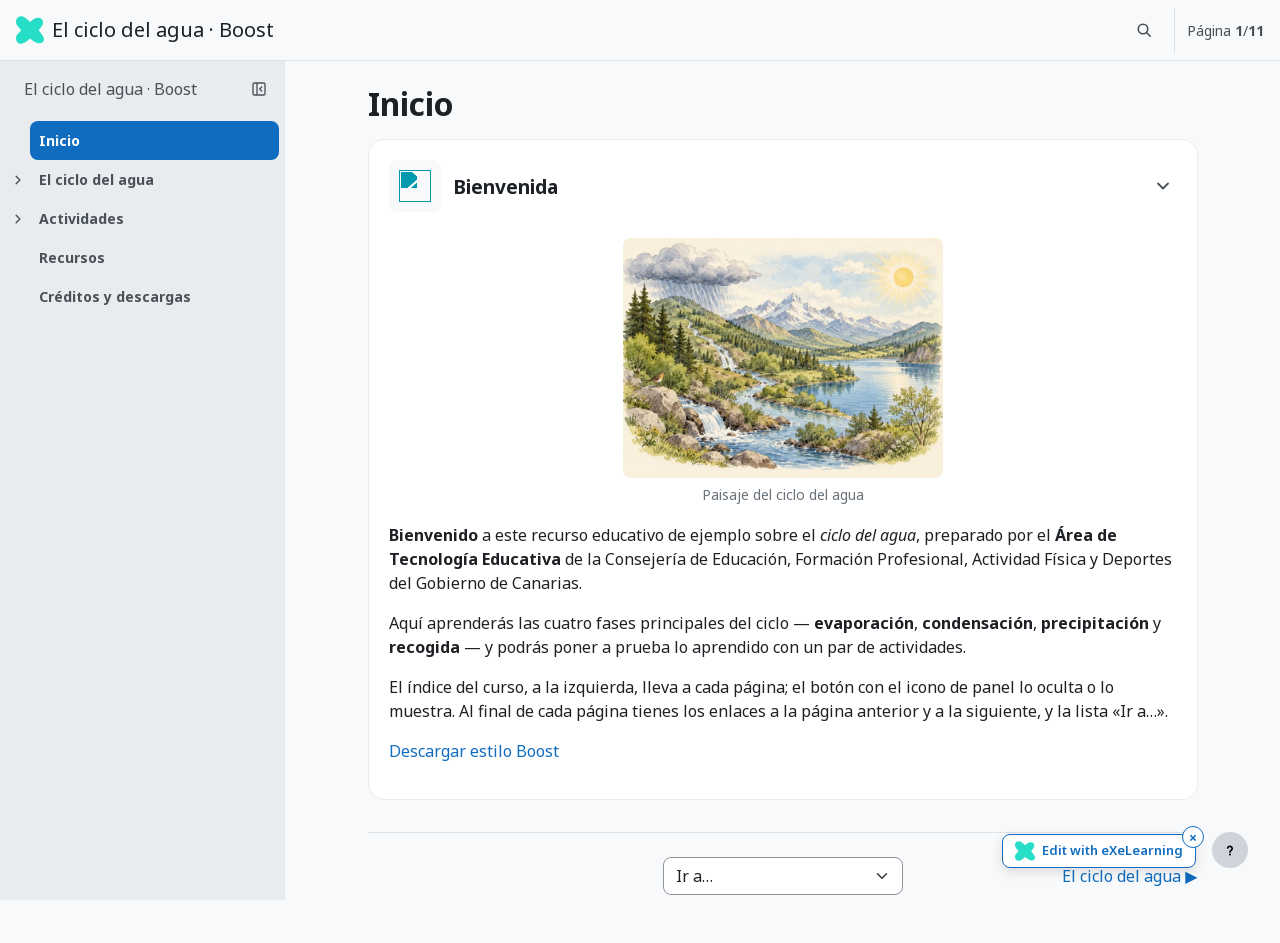
==== index.html @ 4af20a00 "Add Boost, a Moodle Boost-style theme for eXeLearning Reproduces the look of Moodle's Boost theme fr" ====
<!DOCTYPE html>
<html lang="es" id="exe-index">
<head>
<meta charset="utf-8">
<meta name="generator" content="eXeLearning">
<meta name="viewport" content="width=device-width, initial-scale=1">
<link rel="license" type="text/html" href="https://creativecommons.org/publicdomain/zero/1.0/">
<title>El ciclo del agua · Boost</title>
<link rel="icon" type="image/x-icon" href="libs/favicon.ico">
<meta name="description" content="Recurso educativo de ejemplo sobre el ciclo del agua, presentado con el estilo Boost.">
<script>document.querySelector("html").classList.add("js");</script><script src="libs/jquery/jquery.min.js"> </script><script src="libs/common_i18n.js"> </script><script src="libs/common.js"> </script><script src="libs/exe_export.js"> </script><script src="search_index.js"> </script><script src="libs/bootstrap/bootstrap.bundle.min.js"> </script><link rel="stylesheet" href="libs/bootstrap/bootstrap.min.css">
<script src="idevices/text/text.js"></script><link rel="stylesheet" href="idevices/text/text.css">
<link rel="stylesheet" href="content/css/base.css"><script src="theme/style.js"> </script><link rel="stylesheet" href="theme/style.css">
</head>
<body class="exe-export exe-web-site">
<script>document.body.className+=" js"</script>
<div class="exe-content exe-export pre-js siteNav-hidden"><a href="#page-mollw3ja-8h1eloxxv" id="skipNav">Saltar al contenido</a> <nav id="siteNav">
<ul>
<li class="active"> <a href="index.html" class="active main-node no-ch">Inicio</a>
</li>
<li> <a href="html/el-ciclo-del-agua.html" class="daddy">El ciclo del agua</a>
<ul class="other-section">
<li> <a href="html/evaporacion.html" class="no-ch">Evaporación</a>
</li>
<li> <a href="html/condensacion.html" class="no-ch">Condensación</a>
</li>
<li> <a href="html/precipitacion.html" class="no-ch">Precipitación</a>
</li>
<li> <a href="html/recogida.html" class="no-ch">Recogida</a>
</li>
</ul>
</li>
<li> <a href="html/actividades.html" class="daddy">Actividades</a>
<ul class="other-section">
<li> <a href="html/ordena-las-fases.html" class="no-ch">Ordena las fases</a>
</li>
<li> <a href="html/verdadero-o-falso.html" class="no-ch">¿Verdadero o falso?</a>
</li>
</ul>
</li>
<li> <a href="html/recursos.html" class="no-ch">Recursos</a>
</li>
<li> <a href="html/creditos-y-descargas.html" class="no-ch">Créditos y descargas</a>
</li>
</ul>
</nav><main id="page-mollw3ja-8h1eloxxv" class="page"> <div id="exe-client-search" data-block-order-string="Caja %e" data-no-results-string="Sin resultados.">
</div>
<header class="main-header"> <p class="page-counter"> <span class="page-counter-label">Página </span><span class="page-counter-content"> <strong class="page-counter-current-page">1</strong><span class="page-counter-sep">/</span><strong class="page-counter-total">11</strong></span></p>

<div class="package-header"><p class="package-title">El ciclo del agua · Boost</p></div>
<div class="page-header"><h1 class="page-title">Inicio</h1></div>
</header><div id="page-content-page-mollw3ja-8h1eloxxv" class="page-content">
<article id="SP00000002" class="box">
<header class="box-head">
<div class="box-icon exe-icon">
<img src="theme/icons/book.png" alt="" style="display:block;object-fit:contain;">
</div>
<h1 class="box-title">Bienvenida</h1>
<button class="box-toggle box-toggle-on" title="Toggle content">
<span>Toggle content</span>
</button></header>
<div class="box-content">
<div id="SP00000003" class="idevice_node text" data-idevice-path="idevices/text/" data-idevice-type="text" data-idevice-component-type="json" data-idevice-json-data="{&quot;ideviceId&quot;:&quot;SP00000003&quot;}">
<div class="exe-text-template"><div class="textIdeviceContent"><div class="exe-text-activity"><div><figure style="text-align:center;margin:10px 0 18px;"><img src="content/resources/633e3582-b108-d898-b333-1e7eacefaed6.jpg" alt="Paisaje del ciclo del agua" style="max-width:320px;width:100%;height:auto;" /><figcaption style="font-style:italic;font-size:15px;color:#6a737b;margin-top:6px;">Paisaje del ciclo del agua</figcaption></figure><p><strong>Bienvenido</strong> a este recurso educativo de ejemplo sobre el <em>ciclo del agua</em>, preparado por el <strong>Área de Tecnología Educativa</strong> de la Consejería de Educación, Formación Profesional, Actividad Física y Deportes del Gobierno de Canarias.</p>
        <p>Aquí aprenderás las cuatro fases principales del ciclo — <strong>evaporación</strong>, <strong>condensación</strong>, <strong>precipitación</strong> y <strong>recogida</strong> — y podrás poner a prueba lo aprendido con un par de actividades.</p>
        <p>El índice del curso, a la izquierda, lleva a cada página; el botón con el icono de panel lo oculta o lo muestra. Al final de cada página tienes los enlaces a la página anterior y a la siguiente, y la lista «Ir a…».</p><p><a href="content/resources/boost.zip" download>Descargar estilo Boost</a></p><p class="clearfix"> </p></div></div></div></div>
</div>
</div>
</article>
</div></main><div class="nav-buttons">
<span class="nav-button nav-button-left" aria-hidden="true"><span>Anterior</span></span>
<a href="html/el-ciclo-del-agua.html" title="Siguiente" class="nav-button nav-button-right"><span>Siguiente</span></a>
</div>
<footer id="siteFooter"><div id="siteFooterContent"> <div id="packageLicense" class="cc cc-0"> <p> <span class="license-label">Licencia: </span><a href="https://creativecommons.org/publicdomain/zero/1.0/" class="license">Creative Commons: CC0 1.0 Universal (dominio público)</a></p>
</div>
</div></footer>
</div>
<p id="made-with-eXe"> <a href="https://exelearning.net/" target="_blank" rel="noopener"> <span>Creado con eXeLearning <span>(Ventana nueva)</span></span></a></p>
</body>
</html>
---- idevices/text/text.css ----
/* Text iDevice (export CSS) */
.exe-text-activity > div {
    display: flow-root;
}

.exe-text-activity div.inline {
    display: flex;
}

.exe-text-activity div.inline dt {
    margin: 0 0 0 auto;
}

.exe-text-activity div.inline dd {
    margin-left: 10px;
}

.idevice_node.text .iDevice_buttons.feedback-button {
    margin-bottom: 1em;
}
---- content/css/base.css ----
.exe-content{
  background: #fff;
}

.exe-content .page-title{
  font-size: 1.45em;
}

.exe-content .box{
  margin-top: 20px;
  border: 1px solid #dbdbdb;
}

.exe-content .box-head {
  border-bottom: 1px solid #dbdbdb;
}

.exe-export .no-header .box-head {
  border-bottom: 0;
}

.exe-content .box-head .box-title {
  margin: 0;
  font-size: 1.2em;
}

.exe-content .exe-material-icon {
  display: block;
  width: 40px;
  height: 40px;
  background-color: currentColor;
  -webkit-mask-image: var(--exe-material-icon-url);
  mask-image: var(--exe-material-icon-url);
  -webkit-mask-repeat: no-repeat;
  mask-repeat: no-repeat;
  -webkit-mask-position: center;
  mask-position: center;
  -webkit-mask-size: contain;
  mask-size: contain;
  /* 20px live area on a 24px grid: scale 24/20 so the ink matches the Style icons.
     Kept in step with the editor rule in assets/styles/layout/_execontent.scss. */
  transform: scale(1.2);
}

.exe-content a{
  color: #5a7f0c;
}

.exe-content a:hover,
.exe-content a:focus{
  color: #71a300;
}

.exe-content h2{
  font-size: 1.45em;
}
.exe-content h3{
  font-size: 1.35em;
}
.exe-content h4{
  font-size: 1.25em;
}
.exe-content h5{
  font-size: 1.15em;
}

.exe-content a {
    text-decoration: none
}

.exe-content a:hover,
.exe-content a:focus {
    text-decoration: underline
}

/* Underlined links */
.box-content a {
    text-decoration: underline;
}
.box-content a:hover {
    text-decoration: none;
}
.box-content a:focus {
    text-decoration: underline;
}

@media print {
    .external-iframe-src {
        display: block !important;
        margin: 2em 0;
        font-size: .95em;
        text-align: center
    }

    #made-with-eXe {
        display: none
    }
}

.external-iframe {
    border: 0
}

.pre-code {
    background: #112C4A;
    color: #E7ECF1;
    font-family: Monaco, Courier, monospace;
    border-radius: 9px;
    font-size: 12px;
    margin: 2em 1em;
    overflow: auto;
    padding: 20px
}

.highlighted-code {
    margin: 2em 1em;
}

.exe-dl {
    margin-bottom: 2em;
    margin-left: 1.5em
}

.exe-dl dt {
    font-weight: bold
}

.exe-dl dd {
    margin: 1em 1.5em
}

.js .exe-dl dt {
    margin: 1.2em 0 0 0
}

.exe-dl dt a {
    text-decoration: underline
}

.exe-dl .icon {
    font-family: Arial, sans-serif;
    display: block;
    width: 20px;
    height: 20px;
    font-size: 16px;
    margin-right: 1em;
    line-height: 20px;
    text-align: center;
    float: left;
    border-radius: 2px;
    position: relative
}

@media all and (min-width: 1px) {
    .exe-dl dt a {
        align-items: center;
        display: flex;
        text-decoration: none
    }

    .exe-dl .icon {
        height: 18px;
        line-height: 18px;
        width: 18px;
        padding: 1px;
        font: 18px monospace;
        font-weight: bold;
        display: flex;
        justify-content: center;
        align-items: center
    }
}

.exe-dl-toggler {
    height: 20px;
    margin: 1.5em
}

.exe-dl-toggler a {
    margin-left: 0;
    font-weight: bold
}

.js .exe-dl dd {
    display: none;
    padding-left: 0;
    margin: 1em 1em 1em 37px
}

/* Math */
.exe-math {
    display: block;
    margin: 2em 0
}

.exe-math,
.MathJax_Display {
    text-align: left !important
}

.exe-math.position-center,
.position-center .MathJax_Display,
[style*="text-align: center"] .MathJax_Display {
    text-align: center !important
}

.exe-math.position-right,
.position-right .MathJax_Display,
[style*="text-align: right"] .MathJax_Display {
    text-align: right !important
}

.js .show-image .exe-math-code,
.js .show-code .exe-math-img {
    display: none
}

.exe-math-links {
    font-size: .85em
}

.exe-math-inline {
    display: inline;
    margin: 0 .1em !important
}

/* TinyMCE: Images and media */
.exe-figure {
    margin: 2em 0;
    max-width: 100%
}

.position-center {
    margin: 2em auto
}

.position-right {
    margin: 2em 0 2em auto
}

.float-left {
    float: left;
    margin: .5em 1.5em 1em 0
}

.float-right {
    float: right;
    margin: .5em 0 1em 2em
}

.figcaption {
    padding-top: .2em
}

.figcaption.header {
    padding-top: 0;
    padding-bottom: .2em
}

/* TinyMCE templates */
.exe-layout-2-cols,
.exe-layout-3-cols {
    width: 100%
}

.exe-col{
    box-sizing: content-box;
}

.exe-layout-2-cols .exe-col {
    float: left;
    width: 49%
}

.exe-layout-2-cols .exe-col-1 {
    padding-right: 1%
}

.exe-layout-2-cols .exe-col-2 {
    padding-left: 1%
}

.exe-layout-2-30-70 .exe-col {
    width: 69%
}

.exe-layout-2-30-70 .exe-col-1 {
    width: 29%
}

.exe-layout-2-70-30 .exe-col {
    width: 29%
}

.exe-layout-2-70-30 .exe-col-1 {
    width: 69%
}

.exe-layout-3-cols .exe-col {
    float: left;
    width: 32%
}

.exe-layout-3-cols .exe-col-1,
.exe-layout-3-cols .exe-col-2 {
    padding-right: 2%
}

pre.mermaid {
    margin: 1.5em 0;
    text-align: center;
    width: 100%;
    min-width: 200px;
}

/* Blocks */
.exe-block-warning {
    background: #FCF8E3;
    color: #796034;
    border: 1px solid #FAEBCC;
    padding: 0 1em;
    border-radius: 4px
}

p.exe-block-warning {
    padding: 1em
}

.exe-block-alert {
    background: #ffc;
    color: #855000;
    border: 1px solid #FFF099;
    padding: 0 1em;
    border-radius: 4px
}

p.exe-block-alert {
    padding: 1em
}

.exe-block-danger {
    background: #FEF0EF;
    color: #973C3B;
    border: 1px solid #F3DADD;
    padding: 0 1em;
    border-radius: 4px
}

p.exe-block-danger {
    padding: 1em
}

.exe-block-info {
    background: #E1F1F9;
    color: #2B627D;
    border: 1px solid #C9EDF4;
    padding: 0 1em;
    border-radius: 4px
}

p.exe-block-info {
    padding: 1em
}

.exe-block-success {
    background: #E5F3E0;
    color: #336634;
    border: 1px solid #DEEDD1;
    padding: 0 1em;
    border-radius: 4px
}

p.exe-block-success {
    padding: 1em
}

.exe-content .exe-block-warning a,
.exe-content .exe-block-warning a:hover,
.exe-content .exe-block-warning a:focus {
    color: #4F360A
}

.exe-content .exe-block-alert a,
.exe-content .exe-block-alert a:hover,
.exe-content .exe-block-alert a:focus {
    color: #5B2600
}

.exe-content .exe-block-danger a,
.exe-content .exe-block-danger a:hover,
.exe-content .exe-block-danger a:focus {
    color: #6D1211
}

.exe-content .exe-block-info a,
.exe-content .exe-block-info a:hover,
.exe-content .exe-block-info a:focus {
    color: #063853
}

.exe-content .exe-block-success a,
.exe-content .exe-block-success a:hover,
.exe-content .exe-block-success a:focus {
    color: #093C0A
}

div.exe-block-warning,
div.exe-block-alert,
div.exe-block-danger,
div.exe-block-info,
div.exe-block-success {
    margin: 1em 0
}

/* RTL support */
body [dir='rtl'] {
    text-align: start
}

/* Autoclear */
.exe-content .idevice_body,
.exe-clear {
    overflow: auto
}

/* JavaScript on/offf */
.js-hidden {
    display: none;
}

.exe-hidden,
.js-required,
.js .js-hidden,
.exe-mindmap-code {
    display: none
}

.js .js-required {
    display: block
}

.box-toggle {
    display: none;
}

.js .box-toggle {
    display: inline-block;
}

.sr-av,
.js .js-sr-av,
.exe-hidden-accessible,
.js .exe-tooltip-text {
    position: absolute;
    overflow: hidden;
    clip: rect(0 0 0 0);
    clip: rect(0, 0, 0, 0);
    height: 0
}

/* Tables */
.exe-table {
    margin: 2em auto;
    max-width: 100%;
    border: 1px solid #CCC;
    border-collapse: collapse;
    border-spacing: 0
}

.exe-table tr {
    background: #fff
}

.exe-table caption {
    padding: .5em 0;
    text-align: center;
    font-style: italic;
    caption-side: top;
}

.exe-table td,
.exe-table th {
    border: 1px solid #CCC;
    margin: 0;
    padding: 0.5em 1em
}

.exe-table thead {
    background: #ddd;
    color: #000;
    text-align: left
}

.exe-table tr:nth-child(2n-1) td,
.exe-table tbody tr:nth-child(2n-1) th {
    background: #F4F4F4
}

.exe-table tbody tr:nth-child(2n) th {
    background: #F4F4F4
}

.exe-table tbody tr:nth-child(2n-1) th {
    background: #E4E4E4
}

.exe-table thead+tbody tr:nth-child(2n) th {
    background: #fff
}

.exe-table thead+tbody tr:nth-child(2n-1) th {
    background: #F4F4F4
}

.exe-table-minimalist {
    margin: 2em auto;
    border-collapse: collapse
}

.exe-table-minimalist tr {
    background: #fff
}

.exe-table-minimalist thead th {
    color: #000;
    padding: .6em 1.5em .6em .8em;
    border-bottom: 2px solid #CCC;
    text-align: left
}

.exe-table-minimalist td,
.exe-table-minimalist tbody th {
    border-bottom: 1px solid #ccc;
    color: #555;
    padding: .5em 1.5em .5em .8em
}

.exe-table-minimalist tbody tr:hover td,
.exe-table-minimalist tbody tr:hover th {
    color: #222
}

.exe-table-minimalist tr:nth-child(2n-1) td,
.exe-table-minimalist tbody tr:nth-child(2n-1) th {
    background: #F9F9F9
}

.exe-table-minimalist caption {
    text-align: center;
    font-style: italic;
    border-bottom: 2px solid #CCC;
    padding: .6em 0
}

/* Responsive tables */
.exe-table-responsive {
    display: block;
    overflow-x: auto;
    border: none
}

.exe-table-responsive,
.exe-table-responsive th,
.exe-table-responsive tr,
.exe-table-responsive td {
    width: auto !important
}

/* Tooltips */
body .qtip {
    font-size: .85em;
    line-height: 1.5em
}

.qtip .exe-tooltip-text {
    position: relative;
    overflow: auto;
    clip: auto;
    height: auto
}

/* Structured lists */
ol.auto-numbered {
    counter-reset: item
}

.auto-numbered ol {
    counter-reset: item
}

.auto-numbered li {
    display: block
}

.auto-numbered li:before {
    content: counters(item, ".") ".- ";
    counter-increment: item
}

/* Blockquote + Cite */
.exe-quote-cite cite {
    display: block;
    text-align: right;
    margin-top: -.5em
}

/* File information */
.exe-link-data {
    font-size: .8em;
    margin: 0 .2em
}

.exe-link-data abbr {
    cursor: help
}

/* Quote With Authorship */
.styled-qc {
    font-family: Georgia, serif;
    font-style: italic;
    margin: 1.5em 2.5em;
    padding: 0.25em 3.5em;
    position: relative
}

.styled-qc:before {
    display: block;
    content: "\201C";
    font-size: 5em;
    position: absolute;
    left: 0;
    top: -20px
}

/* Responsive design */
iframe,
object,
embed {
    max-width: 100%
}

img,
video {
    max-width: 100%;
    height: auto
}

@media all and (max-width: 992px) {
    .exe-layout-3-cols .exe-col {
        float: none;
        width: 100%;
        padding: 0
    }

    .exe-layout-3-cols .exe-col .exe-figure {
        margin: 2em auto
    }
}

@media all and (max-width: 780px) {
    .styled-qc {
        margin: 1.5em .5em
    }

    .exe-layout-2-cols .exe-col {
        float: none;
        width: 100%;
        padding: 0
    }

    .exe-layout-2-cols .exe-col .exe-figure {
        margin: 2em auto
    }
}

/* Made with eXeLearning */
#made-with-eXe {
    margin: 0;
    position: fixed;
    bottom: 0;
    right: 0
}

#made-with-eXe a {
    text-decoration: none;
    box-shadow: rgba(0, 0, 0, 0.35) 0px 5px 15px;
    border-top-left-radius: 4px;
    color: #222;
    font-size: 11px;
    font-family: Arial, sans-serif;
    line-height: 35px;
    width: 35px;
    height: 35px;
    background: #fff url(../img/exe_powered_logo.png) no-repeat 3px 50%;
    display: block;
    background-size: auto 20px;
    text-decoration: none;
    transition: .5s;
    opacity: .8
}

#made-with-eXe span {
    padding-left: 35px;
    padding-right: 5px
}

#made-with-eXe span span {
    position: absolute;
    overflow: hidden;
    clip: rect(0 0 0 0);
    clip: rect(0, 0, 0, 0);
    height: 0
}

#made-with-eXe a:hover {
    width: auto;
    padding: 0 5px;
    background-position: 5px 50%;
    opacity: 1
}

/* Search bar */
#exe-client-search-reset {
    display: none;
}
#exe-client-search-reset.visible {
    display: inline;
}
.exe-client-search-result{
    padding:0;
    background-color: #FFF3A0;
    color: #1A1A1A;
}

/* Box toggler */
.exe-export article.minimized .box-content{
    display: none;
}

/* BOX no visible */
.exe-export article.novisible.box{
    display: none  !important;
}

/* iDevice no visible */
.exe-export article.box .idevice_node.novisible{
    display: none  !important;
}

/* Teacher mode */
html:not(.mode-teacher) .js .teacher-only {
    display: none !important;
}

/* ========================================
   Architecture v3.1 - Common Theme Overrides
   ========================================
   These rules support the new HTML structure and
   load BEFORE theme-specific styles.
   ======================================== */

/* Navigation: Hide nested sections by default, show active paths */
#siteNav .other-section {
    display: none;
}
#siteNav li.active > .other-section,
#siteNav li.current-page-parent > .other-section {
    display: block;
}

/* Site footer extra section */
#siteFooterExtra {
    margin-bottom: 2em;
    color: #555;
    font-size: 0.95em;
}

/* Footer with neither license nor "Page footer" content: themes give #siteFooter
   a background and border, so an empty one shows as a stray bar. Hidden here so
   every theme (including custom ones) gets it, and so a theme that wants to keep
   showing it can opt out by overriding display. */
#siteFooter.siteFooter-empty {
    display: none;
}

/* Skip navigation link */
#skipNav {
    position: fixed;
    top: -50px;
    left: 50%;
    transform: translateX(-50%);
    background-color: #000;
    color: #fff;
    text-align: center;
    font-weight: bold;
    font-size: 0.95em;
    text-decoration: underline;
    padding: 0.5em 1em;
    z-index: 1000;
    display: inline-block;
    box-shadow: 0 2px 5px rgba(0,0,0,0.3);
    outline: 3px solid #fff;
    outline-offset: -3px;
    transition: top 0.3s ease, opacity 0.3s ease;
}

#skipNav:focus {
    top: 5px;
}

/* Print styles for header elements */
@media print {
    body #header,
    body #emptyHeader,
    body #nodeDecoration {
        height: auto !important;
        min-height: 0;
        border: none;
        padding: 0;
    }
    body #headerContent {
        padding-top: 40px;
    }
}
---- theme/style.css ----
/*!
 * Boost — eXeLearning style
 * ------------------------
 * The look of Moodle's Boost theme: Moodle Design System colours, Noto Sans,
 * course index drawer, nav pills and activity cards.
 * Licensed under the GNU General Public License v3.0.
 * Layout derived from the eXeLearning Default style (Ignacio Gros, CC BY-SA 4.0).
 */

@font-face {
    font-family: "Noto Sans";
    font-style: normal;
    font-weight: 100 900;
    font-display: swap;
    src: url("fonts/noto-sans-normal-latin.woff2") format("woff2");
}

@font-face {
    font-family: "Noto Sans";
    font-style: italic;
    font-weight: 100 900;
    font-display: swap;
    src: url("fonts/noto-sans-italic-latin.woff2") format("woff2");
}

/* Moodle Design System tokens (lib/bundles/design-system, light mode). */
:root {
    --boost-primary: #0f6cbf;
    --boost-primary-hover: #0c5699;
    --boost-primary-active: #094173;
    --boost-primary-subtle: #e7f0f9;
    --boost-gray-100: #f8f9fa;
    --boost-gray-200: #e9ecef;
    --boost-gray-300: #dee2e6;
    --boost-gray-400: #ced4da;
    --boost-gray-500: #8f959e;
    --boost-gray-600: #6a737b;
    --boost-gray-700: #495057;
    --boost-gray-800: #343a40;
    --boost-gray-900: #1d2125;
    --boost-success: #357a32;
    --boost-danger: #ca3120;
    --boost-font: "Noto Sans", system-ui, -apple-system, "Segoe UI", Roboto, "Helvetica Neue", "Liberation Sans", Arial, sans-serif;
    --boost-navbar-height: 60px;
    --boost-drawer-width: 285px;
    --boost-content-width: 830px;
    --boost-radius: .5rem;
    --boost-radius-activity: 1rem;
    --boost-focus-ring: 0 0 0 .25rem rgba(15, 108, 191, .75);
}

/* ---------- Content: export and editor ---------- */

.exe-content {
    --bs-primary: #0f6cbf;
    --bs-primary-rgb: 15, 108, 191;
    --bs-link-color: #0f6cbf;
    --bs-link-color-rgb: 15, 108, 191;
    --bs-link-hover-color: #0c5699;
    --bs-link-hover-color-rgb: 12, 86, 153;
    --bs-body-font-family: var(--boost-font);
    --bs-body-color: #1d2125;
    --bs-border-radius: .5rem;
    --bs-border-color: #dee2e6;
    --bs-focus-ring-color: rgba(15, 108, 191, .75);
    --exe-icon-color: #0099ad;
    --exe-fx-focus-color: #0f6cbf;
    color: var(--boost-gray-900);
    background-color: transparent;
    font-family: var(--boost-font);
    font-size: 1rem;
    line-height: 1.5;
    -webkit-font-smoothing: antialiased;
    -moz-osx-font-smoothing: grayscale;
}

body.exe-export {
    margin: 0;
    padding: 0;
    color: var(--boost-gray-900);
    background: var(--boost-gray-100);
    font-family: var(--boost-font);
}

.exe-content a {
    color: var(--boost-primary);
    text-decoration: none;
}

.exe-content a:hover,
.exe-content a:focus {
    color: var(--boost-primary-hover);
    text-decoration: underline;
}

.exe-content h1,
.exe-content h2,
.exe-content h3,
.exe-content h4,
.exe-content h5,
.exe-content h6 {
    color: var(--boost-gray-900);
    font-weight: 700;
    line-height: 1.2;
}

.exe-content .fx-tabs a,
.exe-content .fx-pagination li:not(.fx-current) a {
    color: var(--boost-primary);
}

.exe-content :focus-visible {
    outline: 2px solid var(--boost-primary);
    outline-offset: 2px;
}

.exe-content figcaption {
    color: var(--boost-gray-600) !important;
    font-style: normal !important;
    font-size: .875rem !important;
}

.exe-content img {
    max-width: 100%;
    height: auto;
}

.exe-content figure img {
    border-radius: var(--boost-radius);
}

.exe-content .package-title {
    font-size: 1.25rem;
    margin-bottom: .4em;
}

.exe-content .page-title {
    color: var(--boost-gray-900);
    font-size: 2rem;
    font-weight: 700;
    margin: 0 0 .5rem;
}

/* Activity cards (Moodle .activity-item) */
.exe-content .box {
    position: relative;
    margin: 1rem 0;
    padding: 1.25rem;
    border: 1px solid var(--boost-gray-200);
    border-radius: var(--boost-radius-activity);
    background-color: #fff;
}

.exe-content .box:focus-within {
    outline: 2px solid var(--boost-primary);
    outline-offset: -1px;
}

.exe-content .box-head {
    display: flex;
    align-items: center;
    gap: .75rem;
    min-height: 0;
    border: 0;
    padding-right: 2.5rem;
}

.exe-content .box-title {
    flex: 1;
    margin: 0;
    padding: 0;
    color: var(--boost-gray-900);
    font-size: 1.25rem;
    font-weight: 700;
}

.exe-content .box-icon {
    flex: 0 0 auto;
    display: flex;
    align-items: center;
    justify-content: center;
    width: 52px;
    height: 52px;
    border-radius: var(--boost-radius);
    background: var(--boost-gray-100);
}

.exe-content .box-icon img {
    width: 32px;
    height: 32px;
    margin: 0;
}

/* Material Symbols icons of eXeLearning 4 */
.exe-content .box-icon .exe-material-icon {
    display: block;
    width: 32px;
    height: 32px;
    background-color: var(--exe-icon-color);
    -webkit-mask: var(--exe-material-icon-url) center / contain no-repeat;
    mask: var(--exe-material-icon-url) center / contain no-repeat;
}

.exe-content .box-content {
    margin-top: 1rem;
    padding: 0;
    border: 0;
    background: none;
    overflow: auto;
}

.exe-content .box.no-header .box-content {
    margin-top: 0;
}

.exe-content .box.minimized .box-head {
    border: 0;
}

/* Collapse button: Moodle's section chevron */
.exe-content .box-toggle {
    position: absolute;
    top: 1.25rem;
    right: 1rem;
    width: 36px;
    height: 36px;
    padding: 0;
    border: 0;
    border-radius: var(--boost-radius);
    background: transparent url("data:image/svg+xml,%3Csvg xmlns='http://www.w3.org/2000/svg' viewBox='0 0 16 16'%3E%3Cpath d='m3 5.5 5 5 5-5' fill='none' stroke='%23495057' stroke-width='1.8' stroke-linecap='round' stroke-linejoin='round'/%3E%3C/svg%3E") center / 16px no-repeat;
    transition: transform .2s ease, background-color .2s ease;
}

.exe-content .box-head:has(.box-icon) .box-toggle {
    top: calc(1.25rem + 8px);
}

.exe-content .box-toggle:hover,
.exe-content .box-toggle:focus-visible {
    background-color: var(--boost-gray-200);
}

.exe-content .box.minimized .box-toggle {
    transform: rotate(-90deg);
}

.exe-content .box-toggle span,
#packageLicense .license-label,
.exe-content .visually-hidden {
    position: absolute !important;
    width: 1px !important;
    height: 1px !important;
    padding: 0 !important;
    margin: -1px !important;
    overflow: hidden !important;
    clip: rect(0, 0, 0, 0) !important;
    white-space: nowrap !important;
    border: 0 !important;
}

/* Activity icon purposes: Moodle's recolor-icon filter and $activity-icon-colors. */
.exe-content .box-icon img {
    filter: url("data:image/svg+xml;utf8,<svg xmlns='http://www.w3.org/2000/svg'><filter id='recolor' color-interpolation-filters='sRGB'><feColorMatrix type='matrix' values='0 0 0 0 0 0 0 0 0 0.6 0 0 0 0 0.678 0 0 0 1 0'/></filter></svg>#recolor");
}

.exe-content .box-icon img:is([src$="/ask.png"], [src$="/think.png"], [src$="/think_alt.png"], [src$="/reflection.png"], [src$="/calculate.png"], [src$="/competencies.png"]) {
    filter: url("data:image/svg+xml;utf8,<svg xmlns='http://www.w3.org/2000/svg'><filter id='recolor' color-interpolation-filters='sRGB'><feColorMatrix type='matrix' values='0 0 0 0 0.976 0 0 0 0 0 0 0 0 0 0.525 0 0 0 1 0'/></filter></svg>#recolor");
}

.exe-content .box-icon img:is([src$="/collaborative.png"], [src$="/agreement.png"], [src$="/perform.png"], [src$="/present.png"]) {
    filter: url("data:image/svg+xml;utf8,<svg xmlns='http://www.w3.org/2000/svg'><filter id='recolor' color-interpolation-filters='sRGB'><feColorMatrix type='matrix' values='0 0 0 0 0.357 0 0 0 0 0.251 0 0 0 0 1 0 0 0 1 0'/></filter></svg>#recolor");
}

.exe-content .box-icon img:is([src$="/alert.png"], [src$="/discuss.png"], [src$="/listen.png"], [src$="/share.png"]) {
    filter: url("data:image/svg+xml;utf8,<svg xmlns='http://www.w3.org/2000/svg'><filter id='recolor' color-interpolation-filters='sRGB'><feColorMatrix type='matrix' values='0 0 0 0 0.922 0 0 0 0 0.384 0 0 0 0 0 0 0 0 1 0'/></filter></svg>#recolor");
}

.exe-content .box-icon img:is([src$="/interactive.png"], [src$="/pieces.png"], [src$="/piece.png"], [src$="/play.png"], [src$="/draw.png"], [src$="/experiment.png"], [src$="/sport.png"], [src$="/activity.png"], [src$="/start.png"], [src$="/chrono.png"]) {
    filter: url("data:image/svg+xml;utf8,<svg xmlns='http://www.w3.org/2000/svg'><filter id='recolor' color-interpolation-filters='sRGB'><feColorMatrix type='matrix' values='0 0 0 0 0.553 0 0 0 0 0.239 0 0 0 0 0.106 0 0 0 1 0'/></filter></svg>#recolor");
}

.exe-content .box-icon img:is([src$="/case.png"], [src$="/suitcase.png"], [src$="/passport.png"], [src$="/roadmap.png"], [src$="/stop.png"]) {
    filter: url("data:image/svg+xml;utf8,<svg xmlns='http://www.w3.org/2000/svg'><filter id='recolor' color-interpolation-filters='sRGB'><feColorMatrix type='matrix' values='0 0 0 0 0.855 0 0 0 0 0.345 0 0 0 0 0.937 0 0 0 1 0'/></filter></svg>#recolor");
}

/* Buttons: Bootstrap 5 as configured by Boost */
.exe-content .btn {
    --bs-btn-border-radius: .5rem;
    --bs-btn-font-family: var(--boost-font);
}

.exe-content .btn-primary {
    --bs-btn-bg: #0f6cbf;
    --bs-btn-border-color: #0f6cbf;
    --bs-btn-hover-bg: #0c5699;
    --bs-btn-hover-border-color: #0c5699;
    --bs-btn-active-bg: #094173;
    --bs-btn-active-border-color: #094173;
    --bs-btn-disabled-bg: #9fc4e5;
    --bs-btn-disabled-border-color: #9fc4e5;
    --bs-btn-focus-shadow-rgb: 15, 108, 191;
}

.exe-content .btn-secondary {
    --bs-btn-color: #000;
    --bs-btn-bg: #ced4da;
    --bs-btn-border-color: #ced4da;
    --bs-btn-hover-color: #000;
    --bs-btn-hover-bg: #d5dae0;
    --bs-btn-hover-border-color: #d3d8de;
    --bs-btn-active-color: #000;
    --bs-btn-active-bg: #d8dde1;
    --bs-btn-active-border-color: #d3d8de;
}

.exe-content .iDevice_buttons input,
.exe-content .iDevice_buttons button,
.exe-content .exe-sortableList input[type="button"],
#exe-client-search-submit {
    padding: .375rem .75rem;
    border: 1px solid var(--boost-primary);
    border-radius: var(--boost-radius);
    background: var(--boost-primary);
    color: #fff;
    font: 400 1rem/1.5 var(--boost-font);
    transition: background-color .15s ease, border-color .15s ease, box-shadow .15s ease;
}

.exe-content .iDevice_buttons input:hover,
.exe-content .iDevice_buttons button:hover,
.exe-content .exe-sortableList input[type="button"]:hover,
#exe-client-search-submit:hover {
    border-color: var(--boost-primary-hover);
    background: var(--boost-primary-hover);
    color: #fff;
}

.exe-content .iDevice_buttons input:focus-visible,
.exe-content .iDevice_buttons button:focus-visible,
.exe-content .exe-sortableList input[type="button"]:focus-visible,
#exe-client-search-submit:focus-visible,
.exe-content .form-control:focus,
.exe-content .form-select:focus,
.exe-content .form-check-input:focus {
    outline: 0;
    border-color: #87b6df;
    box-shadow: var(--boost-focus-ring);
}

.exe-content .form-control,
.exe-content .form-select {
    border-color: var(--boost-gray-500);
    border-radius: var(--boost-radius);
}

.exe-content .form-check-input {
    border-color: var(--boost-gray-500);
}

.exe-content .form-check-input:checked {
    background-color: var(--boost-primary);
    border-color: var(--boost-primary);
}

.exe-content input[type="radio"],
.exe-content input[type="checkbox"] {
    accent-color: var(--boost-primary);
}

/* Quiz-like iDevices: Moodle's .que .formulation and ordering items */
.exe-content .TOFP-QuestionDiv {
    padding: 1rem;
    border: 1px solid #b3d9e0;
    border-radius: var(--boost-radius);
    background-color: #e6f2f4;
    color: #001a1e;
}

.exe-content .exe-sortableList-options li {
    border: 1px solid var(--boost-gray-300);
    border-radius: var(--boost-radius);
    box-shadow: none;
    color: var(--boost-gray-900);
}

.exe-content .exe-sortableList-options li:hover {
    border-color: var(--boost-gray-500);
}

/* Tables: Moodle .generaltable */
.exe-content table.exe-table,
.exe-content .exe-text-activity table {
    width: 100%;
    margin-bottom: 1rem;
    border-collapse: collapse;
}

.exe-content table.exe-table th,
.exe-content table.exe-table td {
    padding: .75rem;
    border-top: 1px solid var(--boost-gray-300);
    text-align: start;
    vertical-align: top;
}

.exe-content table.exe-table tbody tr:nth-child(odd) {
    background-color: rgba(0, 0, 0, .03);
}

.exe-content table.exe-table caption {
    caption-side: top;
    color: var(--boost-gray-600);
}

.exe-content blockquote {
    margin: 1rem 0;
    padding: .5rem 1rem;
    border-left: 4px solid var(--boost-gray-300);
    color: var(--boost-gray-700);
}

/* Moodle alert-info for highlighted notes */
.exe-content .exe-block-info,
.exe-content .exe-block-success,
.exe-content .exe-block-warning,
.exe-content .exe-block-danger {
    border-radius: var(--boost-radius);
}

/* Search */
#exe-client-search {
    margin: 0 0 1.5rem;
}

#exe-client-search-form > p {
    display: flex;
    gap: .5rem;
    align-items: center;
    margin: 0;
}

#exe-client-search-text {
    flex: 1;
    max-width: none;
    padding: .375rem .75rem;
    border: 1px solid var(--boost-gray-500);
    border-radius: var(--boost-radius);
    font: inherit;
}

#exe-client-search-reset.visible {
    color: var(--boost-primary);
    white-space: nowrap;
}

#exe-client-search-results-list ul,
#exe-client-search-results-list li {
    margin: 1rem 0;
    padding: 0;
    list-style: none;
}

/* License: Creative Commons badges */
#packageLicense {
    margin: 0;
    color: var(--boost-gray-700);
    font-size: .875rem;
    line-height: 1.3;
}

#packageLicense p {
    margin: 0;
}

#packageLicense a {
    color: var(--boost-primary);
}

#packageLicense.propietary {
    position: absolute;
    overflow: hidden;
    clip: rect(0, 0, 0, 0);
    height: 0;
}

#packageLicense.cc {
    min-height: 31px;
    padding: 0 0 0 98px;
    display: flex;
    align-items: center;
    background: url(img/licenses.gif) no-repeat 0 0;
}

#packageLicense.cc-by-sa { background-position: 0 -100px; }
#packageLicense.cc-by-nd { background-position: 0 -200px; }
#packageLicense.cc-by-nc { background-position: 0 -300px; }
#packageLicense.cc-by-nc-sa { background-position: 0 -400px; }
#packageLicense.cc-by-nc-nd { background-position: 0 -500px; }
#packageLicense.cc-0 { background-position: 0 -600px; }

/* Page counter */
.page-counter {
    margin: 0;
    color: var(--boost-gray-700);
    font-size: .875rem;
}

/* Teacher mode: Moodle's "Edit mode" switch */
#teacher-mode-toggler-wrapper {
    display: flex;
    align-items: center;
    gap: .5rem;
    margin: 0;
    padding-left: 2.5em;
    font-size: .875rem;
}

#teacher-mode-toggler.form-check-input {
    margin-top: 0;
}

#teacher-mode-toggler.form-check-input:checked {
    background-color: var(--boost-primary);
    border-color: var(--boost-primary);
}

/* ---------- Without JavaScript: a plain, readable page ---------- */

.exe-web-site #siteNav {
    max-width: var(--boost-content-width);
    margin: 0 auto;
    padding: 1rem;
}

.exe-web-site #siteNav ul {
    margin: 0;
    padding: 0 0 0 1.25rem;
    list-style: none;
}

.exe-web-site #siteNav > ul {
    padding: 0;
}

.exe-web-site #siteNav a {
    display: block;
    padding: .375rem .5rem;
    border-radius: var(--boost-radius);
    color: var(--boost-gray-700);
    font-size: .875rem;
}

.exe-web-site #siteNav a.active {
    background: var(--boost-primary);
    color: #fff;
}

.exe-web-site main.page {
    max-width: calc(var(--boost-content-width) + 2rem);
    margin: 0 auto;
    padding: 1.5rem 1rem 3rem;
}

.exe-web-site .nav-buttons,
.exe-web-site #siteFooter {
    max-width: var(--boost-content-width);
    margin: 0 auto 1.5rem;
    padding: 0 1rem;
}

.exe-web-site .nav-buttons {
    display: flex;
    justify-content: space-between;
    gap: 1rem;
}

.exe-web-site .nav-buttons span.nav-button {
    visibility: hidden;
}

#made-with-eXe a {
    overflow: hidden;
}

/* ---------- Boost layout (built by style.js) ---------- */

.boost-js body.exe-web-site {
    padding-top: calc(var(--boost-navbar-height) + 1px);
}

.boost-js .exe-web-site .exe-content {
    min-height: calc(100vh - var(--boost-navbar-height) - 1px);
    padding-left: var(--boost-drawer-width);
    transition: padding-left .2s ease;
}

.boost-js.boost-drawer-closed .exe-web-site .exe-content {
    padding-left: 0;
}

.boost-js .exe-web-site .package-header,
.boost-js .exe-web-site .nav-buttons:not(.boost-activity-navigation) {
    display: none;
}

.boost-js .exe-web-site .boost-icon {
    display: block;
    flex: 0 0 auto;
}

.visually-hidden {
    position: absolute !important;
    width: 1px !important;
    height: 1px !important;
    padding: 0 !important;
    margin: -1px !important;
    overflow: hidden !important;
    clip: rect(0, 0, 0, 0) !important;
    white-space: nowrap !important;
    border: 0 !important;
}

.boost-btn-icon {
    display: inline-flex;
    align-items: center;
    justify-content: center;
    width: 36px;
    height: 36px;
    padding: 0;
    border: 0;
    border-radius: var(--boost-radius);
    background: transparent;
    color: var(--boost-gray-700);
    cursor: pointer;
    transition: background-color .15s ease;
}

.boost-btn-icon:hover {
    background-color: var(--boost-gray-200);
}

.boost-btn-icon:focus-visible,
.boost-footer-button:focus-visible,
.boost-chevron:focus-visible,
.boost-select:focus-visible {
    outline: 0;
    box-shadow: var(--boost-focus-ring);
}

/* Navbar (.navbar.fixed-top) */
.boost-navbar {
    position: fixed;
    z-index: 1030;
    top: 0;
    right: 0;
    left: 0;
    display: flex;
    align-items: center;
    gap: 1rem;
    height: calc(var(--boost-navbar-height) + 1px);
    padding: 0 1rem;
    border-bottom: 1px solid var(--boost-gray-300);
    background: var(--boost-gray-100);
    font-family: var(--boost-font);
}

.boost-brand {
    display: flex;
    align-items: center;
    gap: .5rem;
    min-width: 0;
    overflow: hidden;
    color: var(--boost-gray-900);
    font-size: 1.25rem;
    font-weight: 400;
    text-decoration: none;
    text-overflow: ellipsis;
    white-space: nowrap;
}

.boost-brand span {
    overflow: hidden;
    text-overflow: ellipsis;
}

.boost-logo {
    flex: 0 0 auto;
    width: 28px;
    height: 28px;
}

.boost-brand:hover,
.boost-brand:focus {
    color: var(--boost-gray-900);
    text-decoration: none;
}

.boost-brand:focus-visible {
    outline: 2px solid var(--boost-primary);
    outline-offset: 2px;
    border-radius: 2px;
}

.boost-usernav {
    display: flex;
    flex: 0 0 auto;
    align-items: center;
    gap: .5rem;
    height: 100%;
    margin-left: auto;
}

.boost-divider {
    align-self: center;
    width: 1px;
    height: 75%;
    margin: 0 .25rem;
    background: var(--boost-gray-300);
}

.boost-usernav .page-counter {
    position: static;
    white-space: nowrap;
}

/* Course index drawer (.drawer.drawer-left) */
.boost-js .exe-web-site #siteNav {
    position: fixed;
    z-index: 1015;
    top: calc(var(--boost-navbar-height) + 1px);
    bottom: 0;
    left: 0;
    width: var(--boost-drawer-width);
    max-width: none;
    margin: 0;
    padding: 0 .4rem 1.5rem;
    overflow-y: auto;
    background: var(--boost-gray-200);
    scrollbar-width: thin;
    scrollbar-color: var(--boost-gray-500) var(--boost-gray-200);
    /* Visible at once when opening, so focus can move in; hidden after the slide when closing. */
    transition: left .2s ease, visibility 0s;
}

.boost-js.boost-drawer-closed .exe-web-site #siteNav {
    left: calc(-1 * var(--boost-drawer-width) - 10px);
    visibility: hidden;
    transition: left .2s ease, visibility 0s linear .2s;
}

.boost-drawerheader {
    position: sticky;
    z-index: 1;
    top: 0;
    display: flex;
    align-items: center;
    gap: .5rem;
    height: 3.5rem;
    margin: 0 -.4rem .25rem;
    padding: 0 .5rem 0 1.5rem;
    background: var(--boost-gray-200);
}

.boost-js .exe-web-site #siteNav .boost-drawerheading {
    flex: 1;
    min-width: 0;
    padding: 0;
    overflow: hidden;
    color: var(--boost-gray-700);
    font-size: 1rem;
    text-overflow: ellipsis;
    white-space: nowrap;
}

.boost-js .exe-web-site #siteNav .boost-drawerheading:hover {
    background: none;
    color: #000;
}

.boost-drawer-close {
    background: var(--boost-gray-200);
}

.boost-drawer-close:hover,
.boost-drawer-open:hover {
    background-color: var(--boost-gray-400);
}

.boost-js .exe-web-site #siteNav ul {
    margin: 0;
    padding: 0;
}

.boost-js .exe-web-site #siteNav ul ul {
    padding-left: 1.5rem;
}

.boost-js .exe-web-site #siteNav li {
    position: relative;
    margin: 0;
}

.boost-js .exe-web-site #siteNav .other-section {
    display: block;
}

.boost-js .exe-web-site #siteNav li.boost-collapsed > ul {
    display: none;
}

/* .courseindex-item */
.boost-js .exe-web-site #siteNav li > a {
    padding: .5rem;
    border: 1px solid transparent;
    color: var(--boost-gray-700);
    font-size: .875rem;
    line-height: 1.5;
}

.boost-js .exe-web-site #siteNav > ul > li > a {
    margin-left: 1.5rem;
    font-weight: 700;
}

.boost-js .exe-web-site #siteNav ul ul .boost-chevron + a {
    margin-left: 1.5rem;
}

.boost-js .exe-web-site #siteNav li > a:hover,
.boost-js .exe-web-site #siteNav li > a:focus {
    color: #000;
    text-decoration: none;
}

/* .courseindex-item.pageitem */
.boost-js .exe-web-site #siteNav li > a.active {
    background: var(--boost-primary);
    color: #fff;
}

.boost-js .exe-web-site #siteNav li > a.active:hover,
.boost-js .exe-web-site #siteNav li > a.active:focus {
    background: #0d5ca2;
    color: #e6e6e6;
}

.boost-js .exe-web-site #siteNav li > a:focus-visible {
    outline: 0;
    box-shadow: var(--boost-focus-ring);
}

.boost-chevron {
    position: absolute;
    top: .25rem;
    left: 0;
    display: flex;
    align-items: center;
    justify-content: center;
    width: 1.5rem;
    height: 2rem;
    padding: 0;
    border: 0;
    border-radius: var(--boost-radius);
    background: none;
    color: var(--boost-gray-700);
    cursor: pointer;
}

.boost-chevron:hover {
    color: #000;
}

.boost-chevron .boost-icon {
    width: 12px;
    height: 12px;
    transition: transform .2s ease;
}

.boost-chevron[aria-expanded="true"] .boost-icon {
    transform: rotate(90deg);
}

/* .drawer-toggler */
.boost-drawer-open {
    position: fixed;
    z-index: 2;
    top: calc(var(--boost-navbar-height) + 1rem);
    left: 16px;
    background: var(--boost-gray-200);
}

.boost-js:not(.boost-drawer-closed) .boost-drawer-open {
    display: none;
}

.boost-backdrop {
    display: none;
}

/* Main region (#page.drawers .main-inner) */
.boost-js .exe-web-site main.page {
    max-width: calc(var(--boost-content-width) + 2rem);
    margin: 0 auto;
    padding: 1.5rem 1rem 3rem;
}

.boost-js .exe-web-site .main-header {
    margin-bottom: 1rem;
}

.boost-js .exe-web-site .main-header .page-counter {
    display: none;
}

/* Breadcrumb */
.boost-breadcrumb ol {
    display: flex;
    flex-wrap: wrap;
    margin: 0 0 .5rem;
    padding: .5rem 0 0;
    list-style: none;
    font-size: .875rem;
}

.boost-breadcrumb li + li::before {
    content: "/";
    padding: 0 .5rem;
    color: var(--boost-gray-600);
}

.boost-breadcrumb [aria-current] {
    color: var(--boost-gray-700);
}

/* Secondary navigation: Moodle Design System nav pills */
.boost-secondary-navigation {
    margin: 0 0 1.5rem;
    padding-bottom: .5rem;
    border-bottom: 1px solid var(--boost-gray-300);
}

.boost-secondary-navigation ul {
    display: flex;
    flex-wrap: wrap;
    gap: .25rem;
    margin: 0;
    padding: 0;
    list-style: none;
}

.boost-secondary-navigation a {
    display: inline-flex;
    align-items: center;
    gap: .25rem;
    padding: .375rem .75rem;
    border-radius: var(--boost-radius);
    color: var(--boost-gray-700);
    font-size: .875rem;
    font-weight: 500;
    white-space: nowrap;
}

.exe-content .boost-secondary-navigation a:hover,
.exe-content .boost-secondary-navigation a:focus {
    background: var(--boost-gray-200);
    color: var(--boost-gray-900);
    text-decoration: none;
}

.exe-content .boost-secondary-navigation a.active {
    background: var(--boost-gray-200);
    color: var(--boost-gray-900);
}

.boost-secondary-navigation a.active::before {
    content: "";
    width: 4px;
    height: 4px;
    border-radius: 50%;
    background: var(--boost-primary);
}

/* Activity navigation: previous, "Jump to..." and next */
.boost-js .exe-web-site .boost-activity-navigation {
    display: grid;
    grid-template-columns: 1fr minmax(0, 15rem) 1fr;
    align-items: center;
    gap: 1rem;
    max-width: none;
    margin: 2rem 0 0;
    padding: 1.5rem 0 0;
    border-top: 1px solid var(--boost-gray-300);
}

.boost-activity-navigation .nav-button {
    min-width: 0;
    overflow: hidden;
    text-overflow: ellipsis;
    white-space: nowrap;
}

.boost-activity-navigation .nav-button-right {
    grid-column: 3;
    text-align: right;
}

.boost-activity-navigation .boost-jump {
    grid-column: 2;
}

.boost-select {
    width: 100%;
    padding: .375rem 2.25rem .375rem .75rem;
    border: 1px solid var(--boost-gray-500);
    border-radius: var(--boost-radius);
    background: #fff url("data:image/svg+xml,%3Csvg xmlns='http://www.w3.org/2000/svg' viewBox='0 0 16 16'%3E%3Cpath fill='none' stroke='%23343a40' stroke-linecap='round' stroke-linejoin='round' stroke-width='2' d='m2 5 6 6 6-6'/%3E%3C/svg%3E") no-repeat right .75rem center / 16px 12px;
    color: var(--boost-gray-900);
    font: inherit;
    -webkit-appearance: none;
    appearance: none;
}

/* Footer popover */
.boost-footer-button {
    position: fixed;
    z-index: 1019;
    right: 2rem;
    bottom: 2rem;
    display: flex;
    align-items: center;
    justify-content: center;
    width: 36px;
    height: 36px;
    padding: 0;
    border: 0;
    border-radius: 50%;
    background: var(--boost-gray-400);
    color: #000;
    cursor: pointer;
}

.boost-footer-button:hover {
    background: #d5dae0;
}

.boost-js .exe-web-site #siteFooter.boost-footer {
    position: fixed;
    z-index: 1019;
    right: 2rem;
    bottom: calc(2rem + 46px);
    display: none;
    width: min(26rem, calc(100vw - 2rem));
    max-width: none;
    margin: 0;
    padding: 0;
    border: 1px solid var(--boost-gray-300);
    border-radius: var(--boost-radius);
    background: #fff;
    box-shadow: 0 .5rem 1rem rgba(0, 0, 0, .15);
}

.boost-js .boost-footer-open #siteFooter.boost-footer {
    display: block;
}

.boost-footer #siteFooterContent,
.boost-footer #made-with-eXe {
    padding: 1rem;
}

.boost-footer #made-with-eXe {
    position: static;
    margin: 0;
    border-top: 1px solid var(--boost-gray-300);
}

.boost-footer #made-with-eXe a {
    display: inline-block;
    width: auto;
    height: auto;
    padding-left: 28px;
    background-position: 0 50%;
    box-shadow: none;
    color: var(--boost-primary);
    font: .875rem/24px var(--boost-font);
    opacity: 1;
}

.boost-footer #made-with-eXe span {
    padding: 0;
}

/* "Edit with eXeLearning" notice, shared by the style collection */
.exe-open-exelearning {
    position: fixed;
    z-index: 1020;
    right: calc(2rem + 52px);
    bottom: 2rem;
    display: flex;
    align-items: center;
    gap: 7px;
    padding: 6px 12px;
    border: 1px solid var(--boost-primary);
    border-radius: var(--boost-radius);
    background: #fff;
    box-shadow: 0 .25rem .75rem rgba(0, 0, 0, .12);
    color: var(--boost-primary) !important;
    font: 600 13px/1.2 var(--boost-font);
    text-decoration: none !important;
}

.exe-open-logo {
    width: 20px;
    height: 20px;
    object-fit: contain;
}

.exe-open-exelearning:hover,
.exe-open-exelearning:focus {
    background: var(--boost-primary-subtle);
    outline: 2px solid var(--boost-primary);
}

.exe-open-close {
    position: absolute;
    top: -9px;
    right: -9px;
    width: 22px;
    height: 22px;
    padding: 0;
    border: 1px solid var(--boost-primary);
    border-radius: 50%;
    background: #fff;
    color: var(--boost-primary);
    font: bold 14px/19px var(--boost-font);
    cursor: pointer;
}

/* Search panel, opened from the navbar */
.boost-js .exe-web-site #exe-client-search {
    display: none;
}

.boost-js .boost-search-open #exe-client-search {
    display: block;
}

@media (prefers-reduced-motion: reduce) {
    .boost-js .exe-web-site .exe-content,
    .boost-js .exe-web-site #siteNav,
    .boost-chevron .boost-icon,
    .exe-content .box-toggle {
        transition: none;
    }
}

/* Small screens: the drawer covers the page with a backdrop (media-breakpoint-down(lg)). */
@media (max-width: 991.98px) {
    .boost-js .exe-web-site .exe-content {
        padding-left: 0;
    }

    .boost-js .exe-web-site #siteNav {
        z-index: 1021;
        box-shadow: 0 0 1rem rgba(0, 0, 0, .25);
    }

    .boost-js:not(.boost-drawer-closed) .boost-backdrop {
        position: fixed;
        z-index: 1020;
        inset: calc(var(--boost-navbar-height) + 1px) 0 0;
        display: block;
        background: rgba(0, 0, 0, .5);
    }

    .boost-drawer-open {
        top: calc(99vh - var(--boost-navbar-height) * 2.5);
        z-index: 100;
        box-shadow: 0 2px 8px 0 rgba(0, 0, 0, .33);
    }
}

@media (max-width: 899.98px) {
    .exe-open-exelearning {
        display: none;
    }
}

@media (max-width: 767.98px) {
    .boost-brand {
        font-size: 1rem;
    }

    .boost-usernav .page-counter-label,
    #teacher-mode-toggler-wrapper label {
        position: absolute;
        width: 1px;
        height: 1px;
        overflow: hidden;
        clip: rect(0, 0, 0, 0);
    }

    .exe-content .page-title {
        font-size: 1.5rem;
    }

    .exe-content .box {
        padding: 1rem;
    }

    .exe-content .box-toggle {
        top: 1rem;
        right: .5rem;
    }

    .exe-content .box-head:has(.box-icon) .box-toggle {
        top: calc(1rem + 8px);
    }

    .boost-js .exe-web-site .boost-activity-navigation {
        grid-template-columns: 1fr 1fr;
    }

    .boost-activity-navigation .boost-jump {
        grid-column: 1 / -1;
        grid-row: 1;
    }

    .boost-activity-navigation .nav-button-left {
        grid-column: 1;
        grid-row: 2;
    }

    .boost-activity-navigation .nav-button-right {
        grid-column: 2;
        grid-row: 2;
    }

    .boost-footer-button {
        right: 1rem;
        bottom: 1rem;
    }

    .boost-js .exe-web-site #siteFooter.boost-footer {
        right: 1rem;
        bottom: calc(1rem + 46px);
    }
}

@media print {
    html body.exe-export {
        padding: 0;
        background: #fff;
    }

    .boost-navbar,
    .boost-drawer-open,
    .boost-backdrop,
    .boost-footer-button,
    .boost-secondary-navigation,
    .boost-activity-navigation,
    .exe-open-exelearning,
    .exe-content .box-toggle,
    .exe-web-site #siteNav,
    .exe-web-site .nav-buttons {
        display: none !important;
    }

    .boost-js .exe-web-site .exe-content {
        padding: 0;
    }

    .boost-js .exe-web-site #siteFooter.boost-footer {
        position: static;
        display: block;
        width: auto;
        border: 0;
        box-shadow: none;
    }

    #packageLicense.cc {
        padding-left: 0;
        background: none;
    }

    .exe-content .box {
        break-inside: avoid;
        border-color: #ccc;
    }

    @page {
        margin: 1.5cm;
    }
}
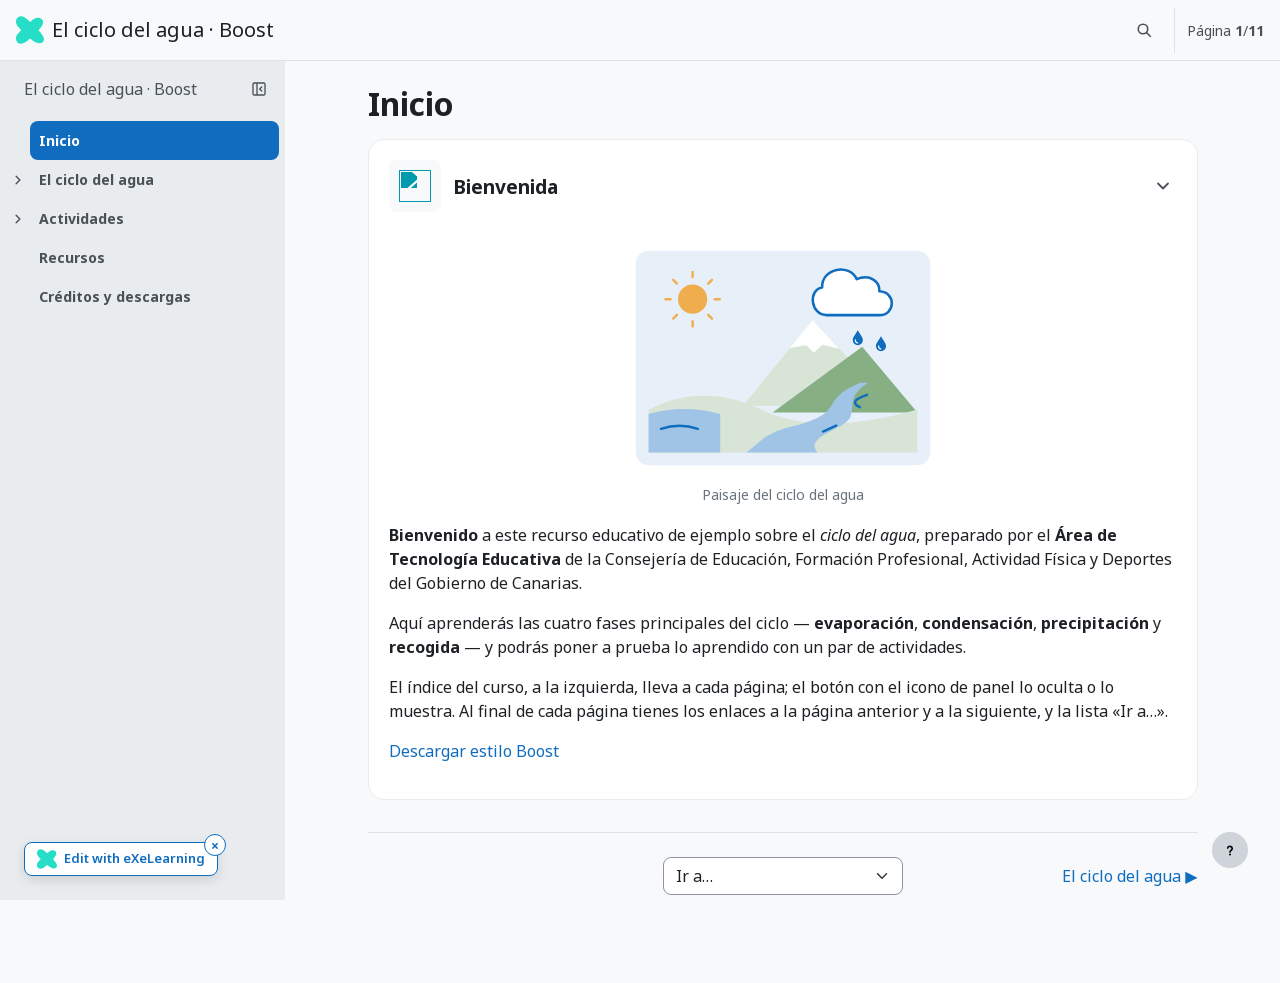
==== commit d6e0a276: "Replace the example watercolours with Boost-coloured SVG illustrations The eleven pages now use orig" ====
--- a/index.html
+++ b/index.html
@@ -61,7 +61,7 @@
 </button></header>
 <div class="box-content">
 <div id="SP00000003" class="idevice_node text" data-idevice-path="idevices/text/" data-idevice-type="text" data-idevice-component-type="json" data-idevice-json-data="{&quot;ideviceId&quot;:&quot;SP00000003&quot;}">
-<div class="exe-text-template"><div class="textIdeviceContent"><div class="exe-text-activity"><div><figure style="text-align:center;margin:10px 0 18px;"><img src="content/resources/633e3582-b108-d898-b333-1e7eacefaed6.jpg" alt="Paisaje del ciclo del agua" style="max-width:320px;width:100%;height:auto;" /><figcaption style="font-style:italic;font-size:15px;color:#6a737b;margin-top:6px;">Paisaje del ciclo del agua</figcaption></figure><p><strong>Bienvenido</strong> a este recurso educativo de ejemplo sobre el <em>ciclo del agua</em>, preparado por el <strong>Área de Tecnología Educativa</strong> de la Consejería de Educación, Formación Profesional, Actividad Física y Deportes del Gobierno de Canarias.</p>
+<div class="exe-text-template"><div class="textIdeviceContent"><div class="exe-text-activity"><div><figure style="text-align:center;margin:10px 0 18px;"><img src="content/resources/SP00000003/01-inicio.svg" alt="Paisaje del ciclo del agua" style="max-width:320px;width:100%;height:auto;" /><figcaption style="font-style:italic;font-size:15px;color:#6a737b;margin-top:6px;">Paisaje del ciclo del agua</figcaption></figure><p><strong>Bienvenido</strong> a este recurso educativo de ejemplo sobre el <em>ciclo del agua</em>, preparado por el <strong>Área de Tecnología Educativa</strong> de la Consejería de Educación, Formación Profesional, Actividad Física y Deportes del Gobierno de Canarias.</p>
         <p>Aquí aprenderás las cuatro fases principales del ciclo — <strong>evaporación</strong>, <strong>condensación</strong>, <strong>precipitación</strong> y <strong>recogida</strong> — y podrás poner a prueba lo aprendido con un par de actividades.</p>
         <p>El índice del curso, a la izquierda, lleva a cada página; el botón con el icono de panel lo oculta o lo muestra. Al final de cada página tienes los enlaces a la página anterior y a la siguiente, y la lista «Ir a…».</p><p><a href="content/resources/boost.zip" download>Descargar estilo Boost</a></p><p class="clearfix"> </p></div></div></div></div>
 </div>
--- a/theme/style.css
+++ b/theme/style.css
@@ -733,7 +733,7 @@
     width: var(--boost-drawer-width);
     max-width: none;
     margin: 0;
-    padding: 0 .4rem 1.5rem;
+    padding: 0 .4rem 5rem;
     overflow-y: auto;
     background: var(--boost-gray-200);
     scrollbar-width: thin;
@@ -898,10 +898,11 @@
 }
 
 /* Main region (#page.drawers .main-inner) */
+/* The bottom gap keeps the activity navigation clear of the floating notice. */
 .boost-js .exe-web-site main.page {
     max-width: calc(var(--boost-content-width) + 2rem);
     margin: 0 auto;
-    padding: 1.5rem 1rem 3rem;
+    padding: 1.5rem 1rem 5.5rem;
 }
 
 .boost-js .exe-web-site .main-header {
@@ -1094,8 +1095,8 @@
 .exe-open-exelearning {
     position: fixed;
     z-index: 1020;
-    right: calc(2rem + 52px);
-    bottom: 2rem;
+    bottom: 1.5rem;
+    left: 1.5rem;
     display: flex;
     align-items: center;
     gap: 7px;
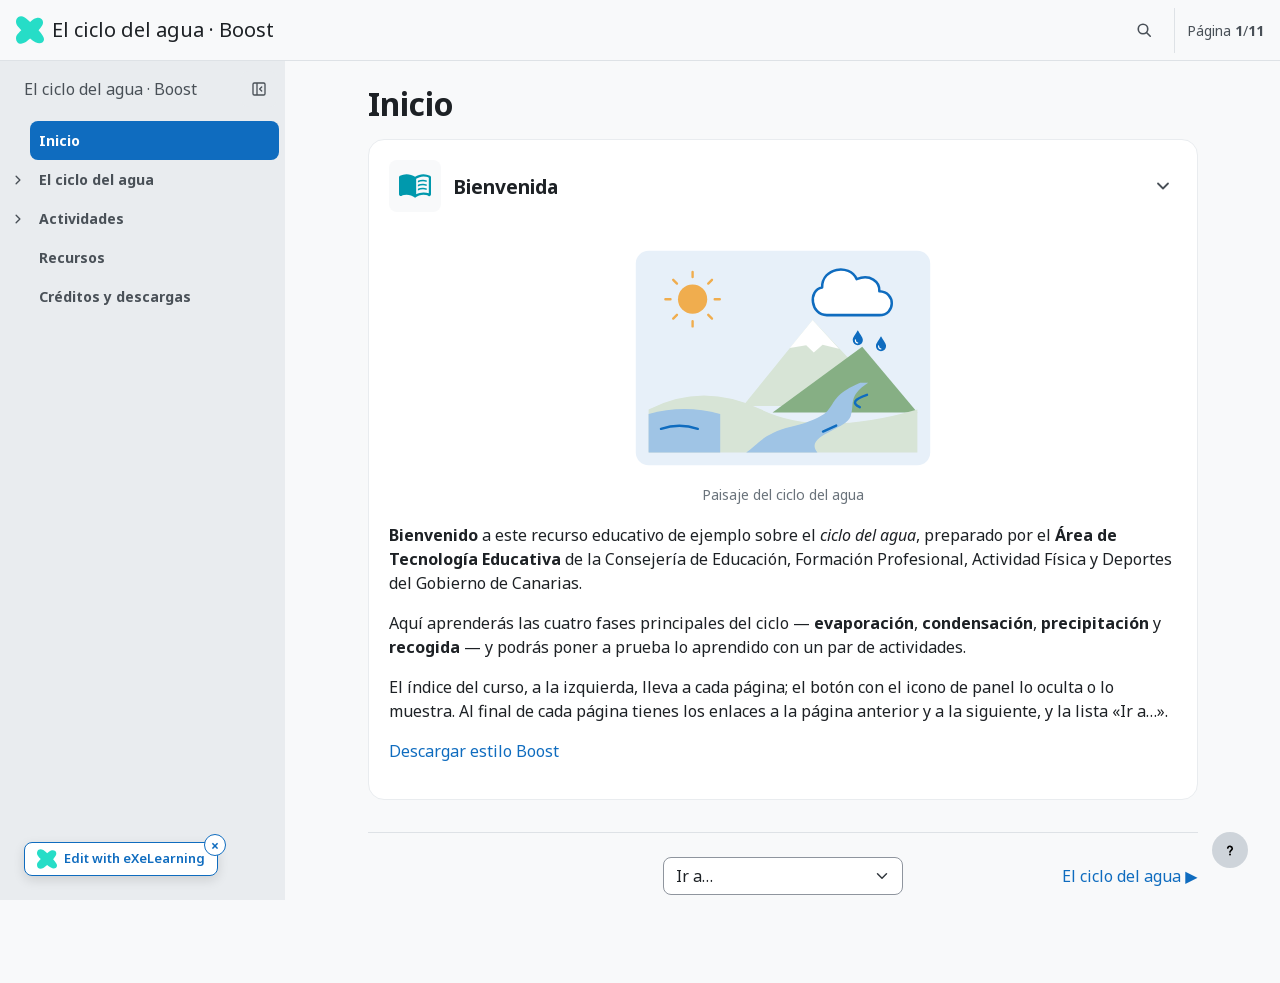
==== commit be914ffc: "Colour the iDevice icons and the download button in Boost blue The iDevice icons are now the Materia" ====
--- a/index.html
+++ b/index.html
@@ -53,7 +53,7 @@
 <article id="SP00000002" class="box">
 <header class="box-head">
 <div class="box-icon exe-icon">
-<img src="theme/icons/book.png" alt="" style="display:block;object-fit:contain;">
+<img src="theme/icons/book.svg" alt="" style="display:block;object-fit:contain;">
 </div>
 <h1 class="box-title">Bienvenida</h1>
 <button class="box-toggle box-toggle-on" title="Toggle content">
--- a/theme/style.css
+++ b/theme/style.css
@@ -258,31 +258,6 @@
     border: 0 !important;
 }
 
-/* Activity icon purposes: Moodle's recolor-icon filter and $activity-icon-colors. */
-.exe-content .box-icon img {
-    filter: url("data:image/svg+xml;utf8,<svg xmlns='http://www.w3.org/2000/svg'><filter id='recolor' color-interpolation-filters='sRGB'><feColorMatrix type='matrix' values='0 0 0 0 0 0 0 0 0 0.6 0 0 0 0 0.678 0 0 0 1 0'/></filter></svg>#recolor");
-}
-
-.exe-content .box-icon img:is([src$="/ask.png"], [src$="/think.png"], [src$="/think_alt.png"], [src$="/reflection.png"], [src$="/calculate.png"], [src$="/competencies.png"]) {
-    filter: url("data:image/svg+xml;utf8,<svg xmlns='http://www.w3.org/2000/svg'><filter id='recolor' color-interpolation-filters='sRGB'><feColorMatrix type='matrix' values='0 0 0 0 0.976 0 0 0 0 0 0 0 0 0 0.525 0 0 0 1 0'/></filter></svg>#recolor");
-}
-
-.exe-content .box-icon img:is([src$="/collaborative.png"], [src$="/agreement.png"], [src$="/perform.png"], [src$="/present.png"]) {
-    filter: url("data:image/svg+xml;utf8,<svg xmlns='http://www.w3.org/2000/svg'><filter id='recolor' color-interpolation-filters='sRGB'><feColorMatrix type='matrix' values='0 0 0 0 0.357 0 0 0 0 0.251 0 0 0 0 1 0 0 0 1 0'/></filter></svg>#recolor");
-}
-
-.exe-content .box-icon img:is([src$="/alert.png"], [src$="/discuss.png"], [src$="/listen.png"], [src$="/share.png"]) {
-    filter: url("data:image/svg+xml;utf8,<svg xmlns='http://www.w3.org/2000/svg'><filter id='recolor' color-interpolation-filters='sRGB'><feColorMatrix type='matrix' values='0 0 0 0 0.922 0 0 0 0 0.384 0 0 0 0 0 0 0 0 1 0'/></filter></svg>#recolor");
-}
-
-.exe-content .box-icon img:is([src$="/interactive.png"], [src$="/pieces.png"], [src$="/piece.png"], [src$="/play.png"], [src$="/draw.png"], [src$="/experiment.png"], [src$="/sport.png"], [src$="/activity.png"], [src$="/start.png"], [src$="/chrono.png"]) {
-    filter: url("data:image/svg+xml;utf8,<svg xmlns='http://www.w3.org/2000/svg'><filter id='recolor' color-interpolation-filters='sRGB'><feColorMatrix type='matrix' values='0 0 0 0 0.553 0 0 0 0 0.239 0 0 0 0 0.106 0 0 0 1 0'/></filter></svg>#recolor");
-}
-
-.exe-content .box-icon img:is([src$="/case.png"], [src$="/suitcase.png"], [src$="/passport.png"], [src$="/roadmap.png"], [src$="/stop.png"]) {
-    filter: url("data:image/svg+xml;utf8,<svg xmlns='http://www.w3.org/2000/svg'><filter id='recolor' color-interpolation-filters='sRGB'><feColorMatrix type='matrix' values='0 0 0 0 0.855 0 0 0 0 0.345 0 0 0 0 0.937 0 0 0 1 0'/></filter></svg>#recolor");
-}
-
 /* Buttons: Bootstrap 5 as configured by Boost */
 .exe-content .btn {
     --bs-btn-border-radius: .5rem;
@@ -385,6 +360,33 @@
 
 .exe-content .exe-sortableList-options li:hover {
     border-color: var(--boost-gray-500);
+}
+
+/* "Download source file" iDevice: a Boost primary button */
+.exe-content .exe-download-package-link a {
+    display: inline-block;
+    padding: .375rem .75rem;
+    border: 1px solid var(--boost-primary);
+    border-radius: var(--boost-radius);
+    background-color: var(--boost-primary);
+    color: #fff;
+    font-weight: 400;
+    line-height: 1.5;
+    text-decoration: none;
+    transition: background-color .15s ease, border-color .15s ease;
+}
+
+.exe-content .exe-download-package-link a:hover,
+.exe-content .exe-download-package-link a:focus {
+    border-color: var(--boost-primary-hover);
+    background-color: var(--boost-primary-hover) !important;
+    color: #fff !important;
+    text-decoration: none;
+}
+
+.exe-content .exe-download-package-link a:focus-visible {
+    outline: 0;
+    box-shadow: var(--boost-focus-ring);
 }
 
 /* Tables: Moodle .generaltable */
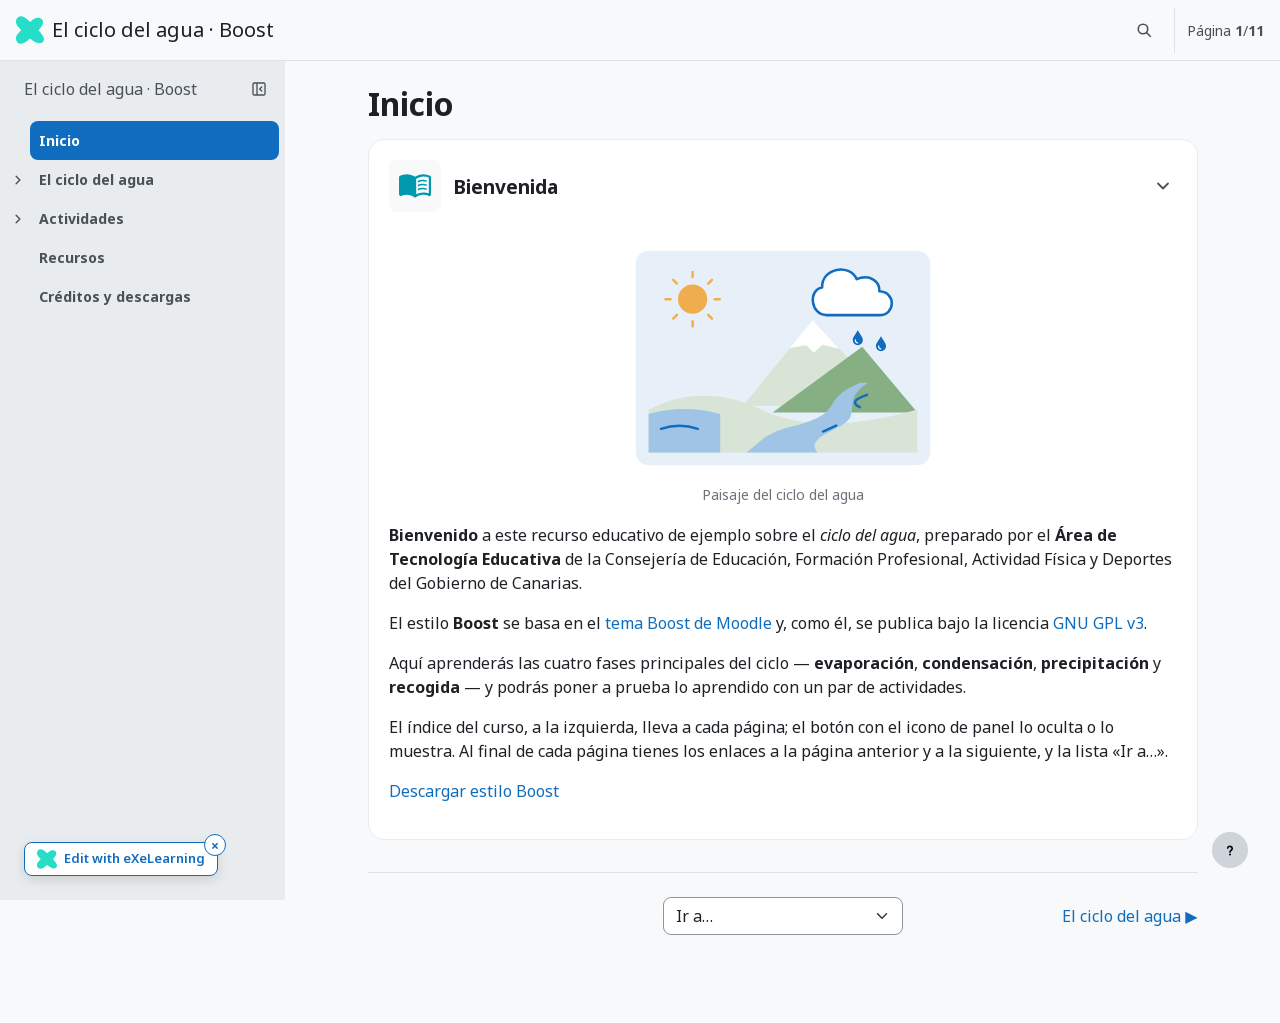
==== commit 06a49be0: "Credit Moodle's Boost theme and its licence The style is based on Moodle's Boost theme (GNU GPL v3 o" ====
--- a/index.html
+++ b/index.html
@@ -61,7 +61,7 @@
 </button></header>
 <div class="box-content">
 <div id="SP00000003" class="idevice_node text" data-idevice-path="idevices/text/" data-idevice-type="text" data-idevice-component-type="json" data-idevice-json-data="{&quot;ideviceId&quot;:&quot;SP00000003&quot;}">
-<div class="exe-text-template"><div class="textIdeviceContent"><div class="exe-text-activity"><div><figure style="text-align:center;margin:10px 0 18px;"><img src="content/resources/SP00000003/01-inicio.svg" alt="Paisaje del ciclo del agua" style="max-width:320px;width:100%;height:auto;" /><figcaption style="font-style:italic;font-size:15px;color:#6a737b;margin-top:6px;">Paisaje del ciclo del agua</figcaption></figure><p><strong>Bienvenido</strong> a este recurso educativo de ejemplo sobre el <em>ciclo del agua</em>, preparado por el <strong>Área de Tecnología Educativa</strong> de la Consejería de Educación, Formación Profesional, Actividad Física y Deportes del Gobierno de Canarias.</p>
+<div class="exe-text-template"><div class="textIdeviceContent"><div class="exe-text-activity"><div><figure style="text-align:center;margin:10px 0 18px;"><img src="content/resources/SP00000003/01-inicio.svg" alt="Paisaje del ciclo del agua" style="max-width:320px;width:100%;height:auto;" /><figcaption style="font-style:italic;font-size:15px;color:#6a737b;margin-top:6px;">Paisaje del ciclo del agua</figcaption></figure><p><strong>Bienvenido</strong> a este recurso educativo de ejemplo sobre el <em>ciclo del agua</em>, preparado por el <strong>Área de Tecnología Educativa</strong> de la Consejería de Educación, Formación Profesional, Actividad Física y Deportes del Gobierno de Canarias.</p><p>El estilo <strong>Boost</strong> se basa en el <a href="https://github.com/moodle/moodle/tree/main/public/theme/boost" target="_blank" rel="noopener">tema Boost de Moodle</a> y, como él, se publica bajo la licencia <a href="https://www.gnu.org/licenses/gpl-3.0.html" target="_blank" rel="noopener">GNU GPL v3</a>.</p>
         <p>Aquí aprenderás las cuatro fases principales del ciclo — <strong>evaporación</strong>, <strong>condensación</strong>, <strong>precipitación</strong> y <strong>recogida</strong> — y podrás poner a prueba lo aprendido con un par de actividades.</p>
         <p>El índice del curso, a la izquierda, lleva a cada página; el botón con el icono de panel lo oculta o lo muestra. Al final de cada página tienes los enlaces a la página anterior y a la siguiente, y la lista «Ir a…».</p><p><a href="content/resources/boost.zip" download>Descargar estilo Boost</a></p><p class="clearfix"> </p></div></div></div></div>
 </div>
--- a/theme/style.css
+++ b/theme/style.css
@@ -3,6 +3,8 @@
  * ------------------------
  * The look of Moodle's Boost theme: Moodle Design System colours, Noto Sans,
  * course index drawer, nav pills and activity cards.
+ * Based on Moodle's Boost theme (theme/boost), © Moodle Pty Ltd and
+ * contributors, GNU GPL v3 or later: https://github.com/moodle/moodle
  * Licensed under the GNU General Public License v3.0.
  * Layout derived from the eXeLearning Default style (Ignacio Gros, CC BY-SA 4.0).
  */
